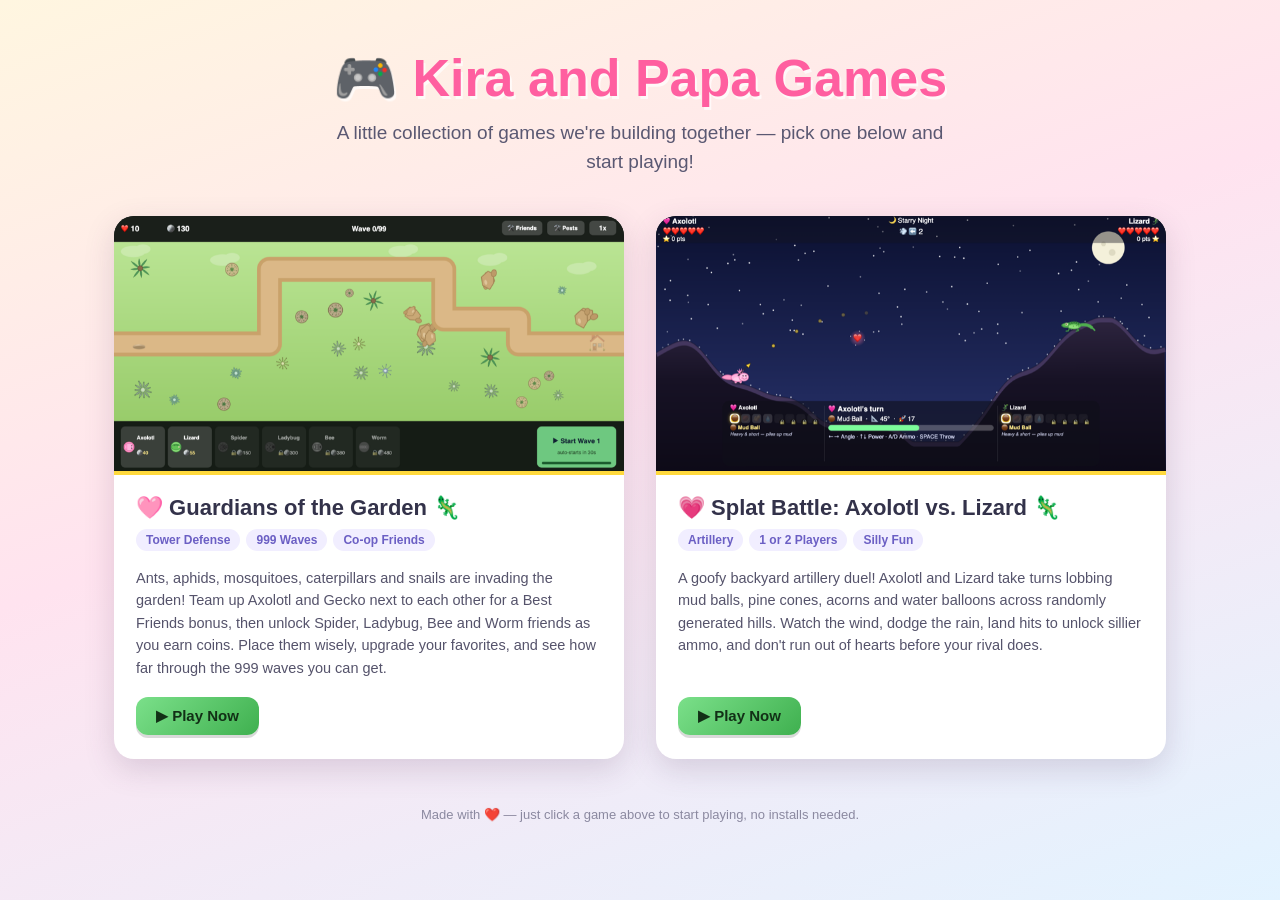
==== index.html @ 56c8b8ce "Minor fixes for Guardians of the Garden" ====
<!DOCTYPE html>
<html lang="en">
<head>
<meta charset="UTF-8">
<meta name="viewport" content="width=device-width, initial-scale=1">
<title>Kira and Papa Games</title>
<style>
  * { box-sizing: border-box; }
  html, body {
    margin: 0;
    padding: 0;
    min-height: 100%;
    font-family: 'Trebuchet MS', 'Comic Sans MS', 'Segoe UI', sans-serif;
    background: linear-gradient(160deg, #fff6e0 0%, #ffe3ef 45%, #e3f3ff 100%);
    color: #33324a;
  }
  .wrap {
    max-width: 1100px;
    margin: 0 auto;
    padding: 48px 24px 64px;
  }
  header {
    text-align: center;
    margin-bottom: 40px;
  }
  header h1 {
    font-size: clamp(32px, 6vw, 52px);
    margin: 0 0 10px;
    color: #ff5fa0;
    text-shadow: 2px 3px 0 rgba(255,255,255,0.7);
  }
  header p {
    font-size: clamp(15px, 2.4vw, 19px);
    color: #5a5872;
    margin: 0 auto;
    max-width: 640px;
    line-height: 1.5;
  }
  .games {
    display: grid;
    grid-template-columns: repeat(auto-fit, minmax(320px, 1fr));
    gap: 32px;
  }
  .card {
    background: #fff;
    border-radius: 20px;
    overflow: hidden;
    box-shadow: 0 10px 30px rgba(90, 60, 100, 0.18);
    display: flex;
    flex-direction: column;
    transition: transform 0.18s ease, box-shadow 0.18s ease;
    text-decoration: none;
    color: inherit;
  }
  .card:hover, .card:focus-visible {
    transform: translateY(-6px);
    box-shadow: 0 16px 36px rgba(90, 60, 100, 0.26);
  }
  .card .thumb {
    width: 100%;
    aspect-ratio: 800 / 406;
    object-fit: cover;
    display: block;
    background: #222;
    border-bottom: 4px solid #ffd93d;
  }
  .card .body {
    padding: 20px 22px 24px;
    display: flex;
    flex-direction: column;
    flex: 1;
  }
  .card h2 {
    margin: 0 0 8px;
    font-size: 22px;
    display: flex;
    align-items: center;
    gap: 8px;
  }
  .card p {
    margin: 0 0 18px;
    font-size: 14.5px;
    line-height: 1.55;
    color: #55536b;
    flex: 1;
  }
  .tags {
    display: flex;
    flex-wrap: wrap;
    gap: 6px;
    margin-bottom: 16px;
  }
  .tags span {
    background: #f1eeff;
    color: #6b5fc4;
    font-size: 12px;
    font-weight: bold;
    padding: 4px 10px;
    border-radius: 999px;
  }
  .play-btn {
    align-self: flex-start;
    background: linear-gradient(135deg, #7be08a, #3fb04f);
    color: #123016;
    font-weight: bold;
    font-size: 15px;
    padding: 10px 20px;
    border-radius: 12px;
    box-shadow: 0 3px 0 rgba(0,0,0,0.15);
  }
  footer {
    text-align: center;
    margin-top: 48px;
    font-size: 13px;
    color: #8b89a0;
  }
</style>
</head>
<body>
<div class="wrap">
  <header>
    <h1>🎮 Kira and Papa Games</h1>
    <p>A little collection of games we're building together — pick one below and start playing!</p>
  </header>

  <div class="games">
    <a class="card" href="guardians-of-the-garden.html">
      <img class="thumb" src="screenshot-guardians-of-the-garden.png" alt="Screenshot of Guardians of the Garden gameplay">
      <div class="body">
        <h2>🩷 Guardians of the Garden 🦎</h2>
        <div class="tags"><span>Tower Defense</span><span>999 Waves</span><span>Co-op Friends</span></div>
        <p>Ants, aphids, mosquitoes, caterpillars and snails are invading the garden! Team up Axolotl and
          Gecko next to each other for a Best Friends bonus, then unlock Spider, Ladybug, Bee and Worm
          friends as you earn coins. Place them wisely, upgrade your favorites, and see how far through
          the 999 waves you can get.</p>
        <span class="play-btn">▶ Play Now</span>
      </div>
    </a>

    <a class="card" href="axolotl-vs-lizard.html">
      <img class="thumb" src="screenshot-axolotl-vs-lizard.png" alt="Screenshot of Splat Battle: Axolotl vs. Lizard gameplay">
      <div class="body">
        <h2>💗 Splat Battle: Axolotl vs. Lizard 🦎</h2>
        <div class="tags"><span>Artillery</span><span>1 or 2 Players</span><span>Silly Fun</span></div>
        <p>A goofy backyard artillery duel! Axolotl and Lizard take turns lobbing mud balls, pine cones,
          acorns and water balloons across randomly generated hills. Watch the wind, dodge the rain, land
          hits to unlock sillier ammo, and don't run out of hearts before your rival does.</p>
        <span class="play-btn">▶ Play Now</span>
      </div>
    </a>
  </div>

  <footer>Made with ❤️ — just click a game above to start playing, no installs needed.</footer>
</div>
</body>
</html>
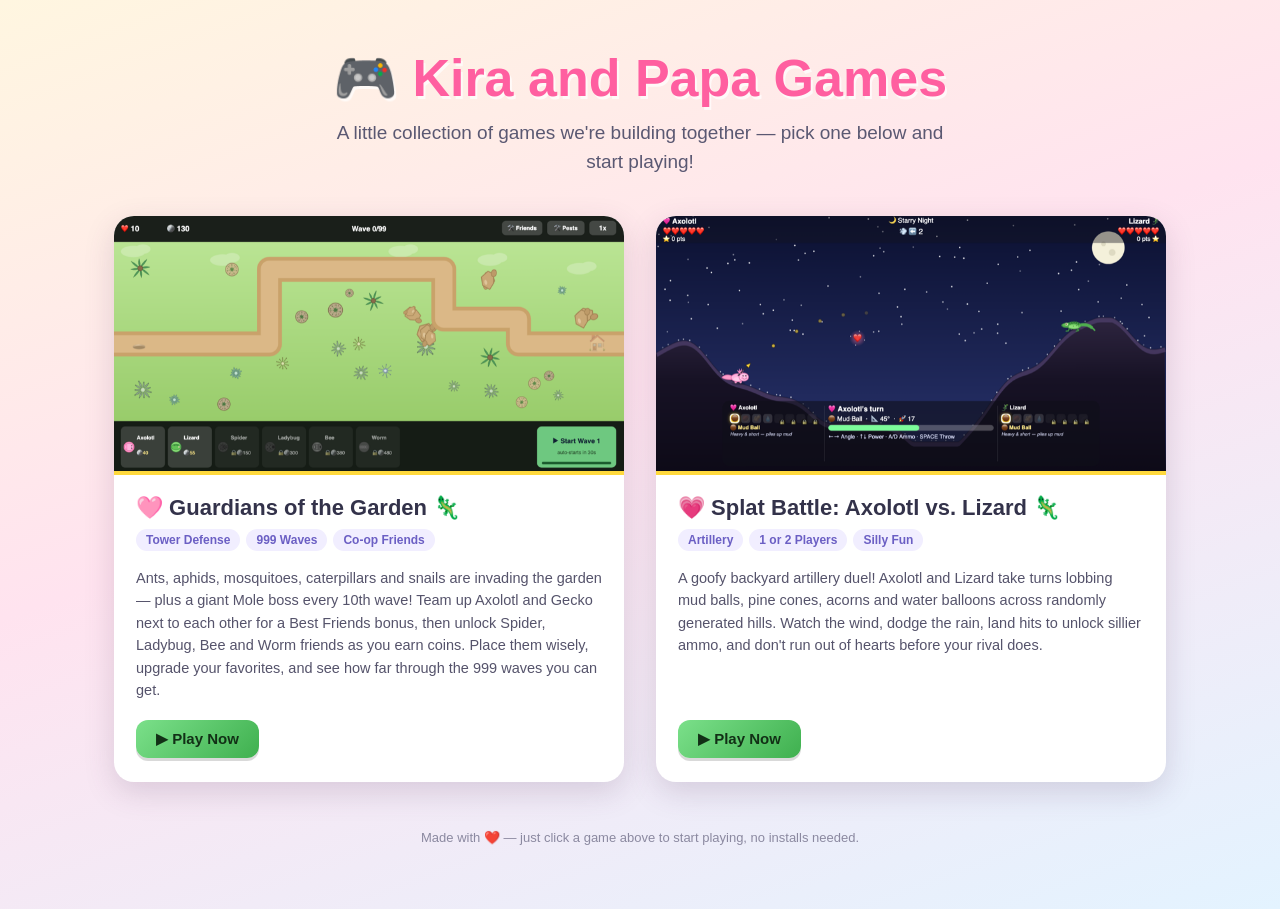
==== commit a2f60867: "Minor fixes for Guardians of the Garden, and Controls for touch device added for axolotls vs lizard" ====
--- a/index.html
+++ b/index.html
@@ -129,10 +129,10 @@
       <div class="body">
         <h2>🩷 Guardians of the Garden 🦎</h2>
         <div class="tags"><span>Tower Defense</span><span>999 Waves</span><span>Co-op Friends</span></div>
-        <p>Ants, aphids, mosquitoes, caterpillars and snails are invading the garden! Team up Axolotl and
-          Gecko next to each other for a Best Friends bonus, then unlock Spider, Ladybug, Bee and Worm
-          friends as you earn coins. Place them wisely, upgrade your favorites, and see how far through
-          the 999 waves you can get.</p>
+        <p>Ants, aphids, mosquitoes, caterpillars and snails are invading the garden — plus a giant Mole
+          boss every 10th wave! Team up Axolotl and Gecko next to each other for a Best Friends bonus,
+          then unlock Spider, Ladybug, Bee and Worm friends as you earn coins. Place them wisely, upgrade
+          your favorites, and see how far through the 999 waves you can get.</p>
         <span class="play-btn">▶ Play Now</span>
       </div>
     </a>
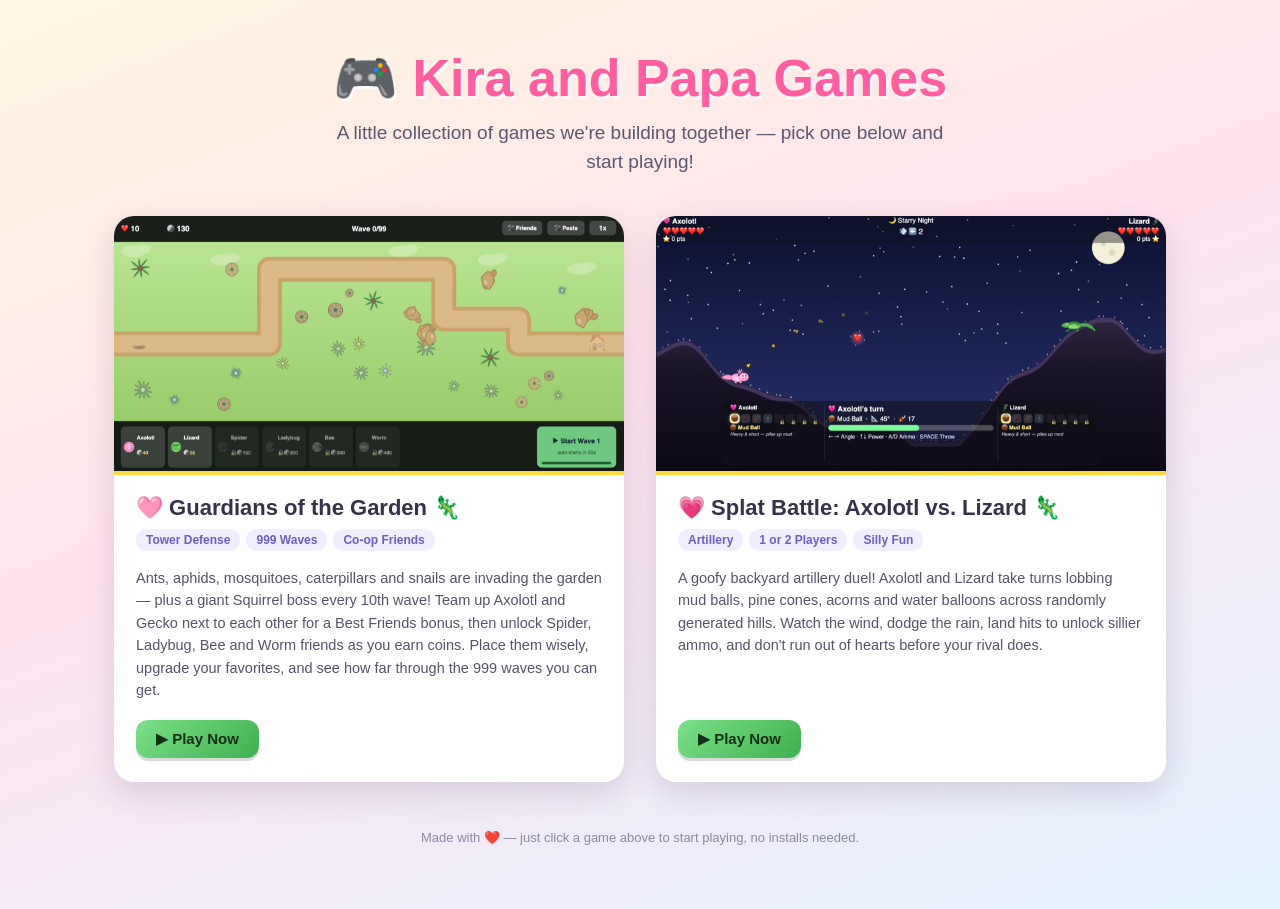
==== commit 8352ced4: "Mole->squirrel, better friends descriptions" ====
--- a/index.html
+++ b/index.html
@@ -129,7 +129,7 @@
       <div class="body">
         <h2>🩷 Guardians of the Garden 🦎</h2>
         <div class="tags"><span>Tower Defense</span><span>999 Waves</span><span>Co-op Friends</span></div>
-        <p>Ants, aphids, mosquitoes, caterpillars and snails are invading the garden — plus a giant Mole
+        <p>Ants, aphids, mosquitoes, caterpillars and snails are invading the garden — plus a giant Squirrel
           boss every 10th wave! Team up Axolotl and Gecko next to each other for a Best Friends bonus,
           then unlock Spider, Ladybug, Bee and Worm friends as you earn coins. Place them wisely, upgrade
           your favorites, and see how far through the 999 waves you can get.</p>
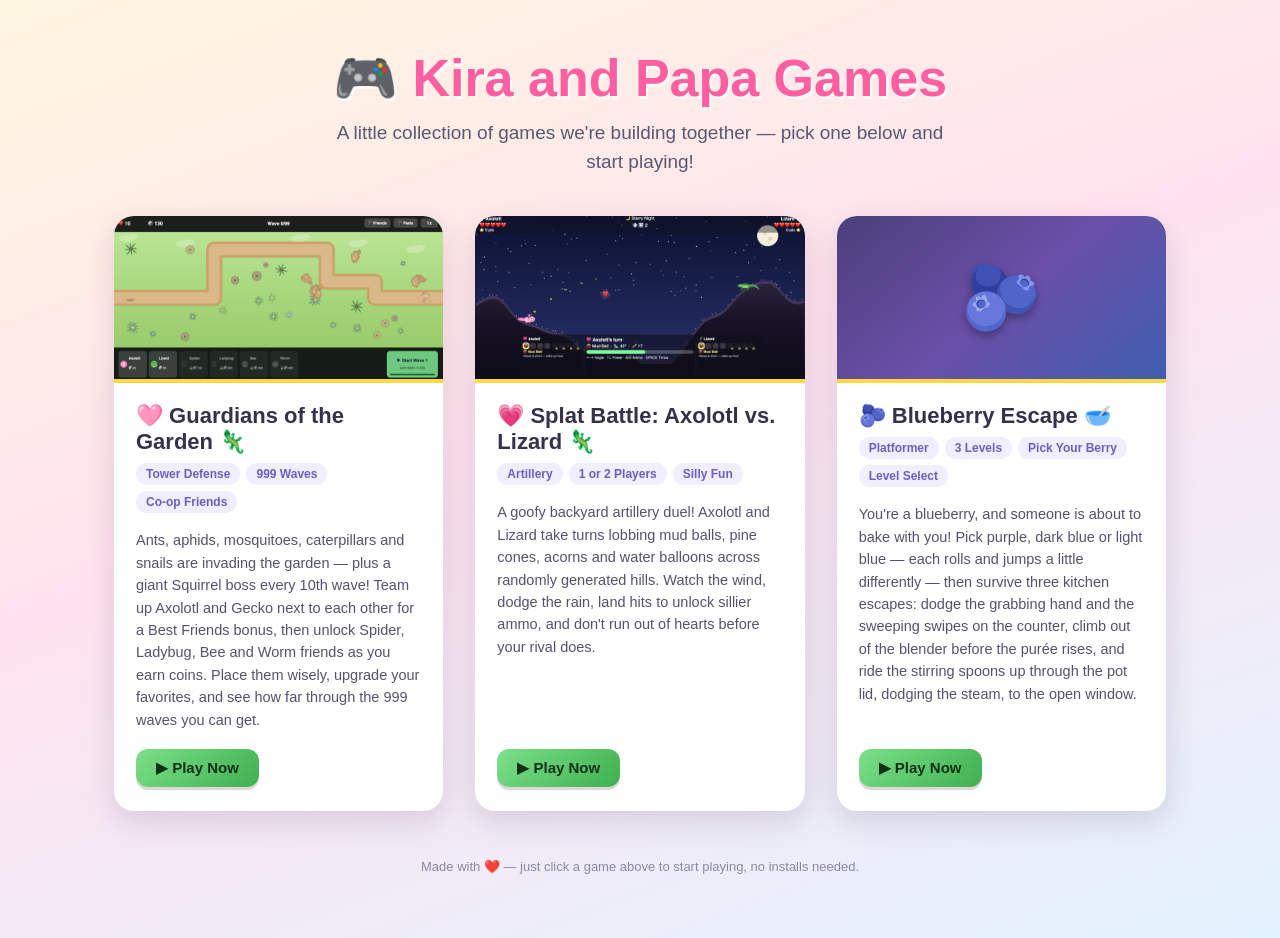
==== commit e33693be: "Adding Blueberry Escape game" ====
--- a/index.html
+++ b/index.html
@@ -63,6 +63,15 @@
     display: block;
     background: #222;
     border-bottom: 4px solid #ffd93d;
+  }
+  /* Stand-in for games that don't have a screenshot captured yet. */
+  .card .thumb.placeholder {
+    display: flex;
+    align-items: center;
+    justify-content: center;
+    font-size: 64px;
+    background: linear-gradient(140deg, #4a3f7a 0%, #6b4fa8 50%, #3f5fb0 100%);
+    text-shadow: 0 4px 10px rgba(0,0,0,0.35);
   }
   .card .body {
     padding: 20px 22px 24px;
@@ -148,6 +157,20 @@
         <span class="play-btn">▶ Play Now</span>
       </div>
     </a>
+
+    <a class="card" href="blueberry-escape.html">
+      <div class="thumb placeholder" role="img" aria-label="Blueberry Escape">🫐</div>
+      <div class="body">
+        <h2>🫐 Blueberry Escape 🥣</h2>
+        <div class="tags"><span>Platformer</span><span>3 Levels</span><span>Pick Your Berry</span><span>Level Select</span></div>
+        <p>You're a blueberry, and someone is about to bake with you! Pick purple, dark blue or light
+          blue — each rolls and jumps a little differently — then survive three kitchen escapes: dodge
+          the grabbing hand and the sweeping swipes on the counter, climb out of the blender before the
+          purée rises, and ride the stirring spoons up through the pot lid, dodging the steam, to the
+          open window.</p>
+        <span class="play-btn">▶ Play Now</span>
+      </div>
+    </a>
   </div>
 
   <footer>Made with ❤️ — just click a game above to start playing, no installs needed.</footer>
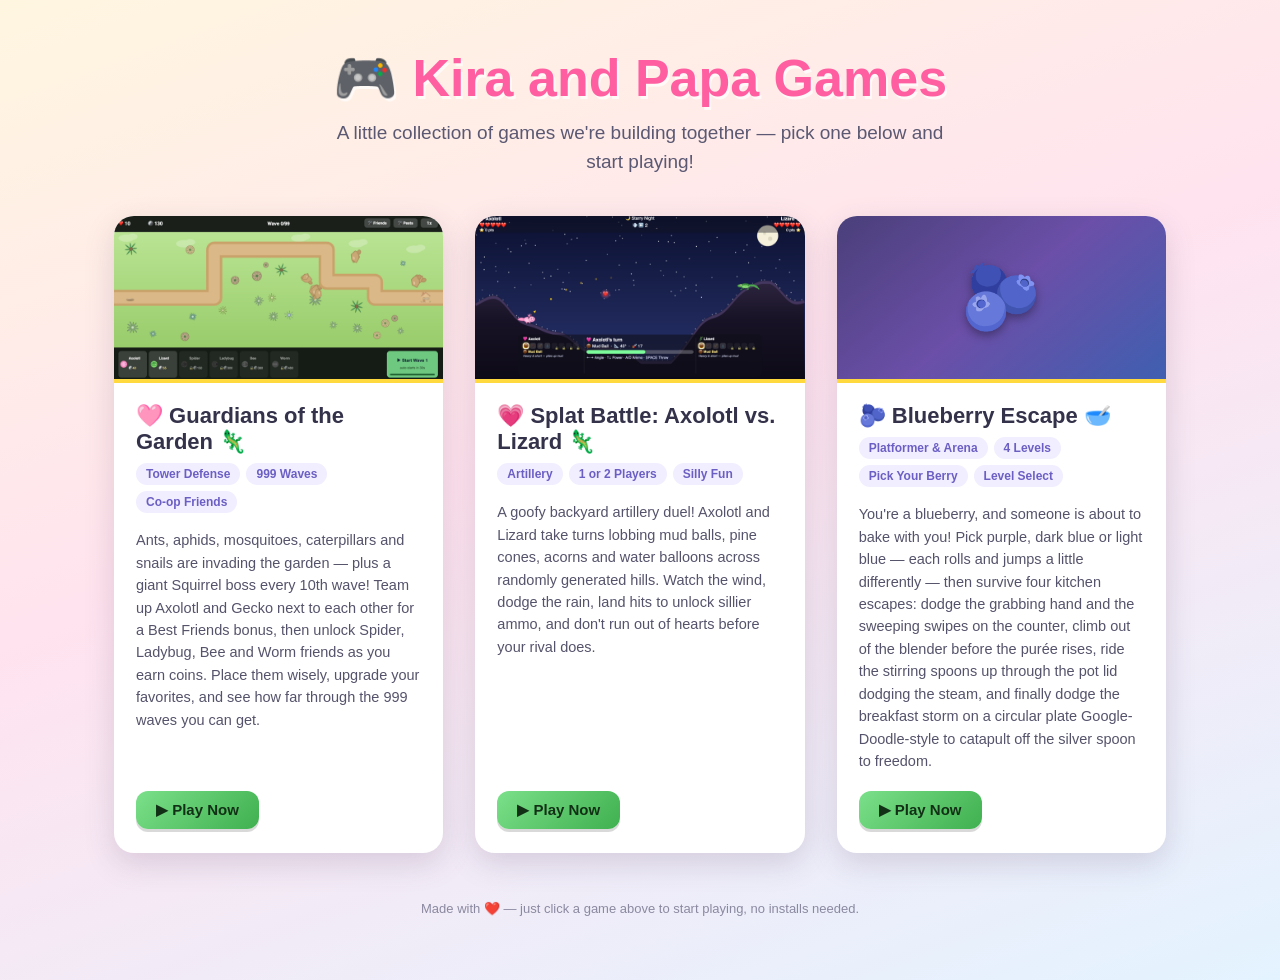
==== commit c0477d2d: "Modifying level 4 for blueberry escape - adding plate" ====
--- a/index.html
+++ b/index.html
@@ -162,12 +162,12 @@
       <div class="thumb placeholder" role="img" aria-label="Blueberry Escape">🫐</div>
       <div class="body">
         <h2>🫐 Blueberry Escape 🥣</h2>
-        <div class="tags"><span>Platformer</span><span>3 Levels</span><span>Pick Your Berry</span><span>Level Select</span></div>
+        <div class="tags"><span>Platformer & Arena</span><span>4 Levels</span><span>Pick Your Berry</span><span>Level Select</span></div>
         <p>You're a blueberry, and someone is about to bake with you! Pick purple, dark blue or light
-          blue — each rolls and jumps a little differently — then survive three kitchen escapes: dodge
+          blue — each rolls and jumps a little differently — then survive four kitchen escapes: dodge
           the grabbing hand and the sweeping swipes on the counter, climb out of the blender before the
-          purée rises, and ride the stirring spoons up through the pot lid, dodging the steam, to the
-          open window.</p>
+          purée rises, ride the stirring spoons up through the pot lid dodging the steam, and finally
+          dodge the breakfast storm on a circular plate Google-Doodle-style to catapult off the silver spoon to freedom.</p>
         <span class="play-btn">▶ Play Now</span>
       </div>
     </a>
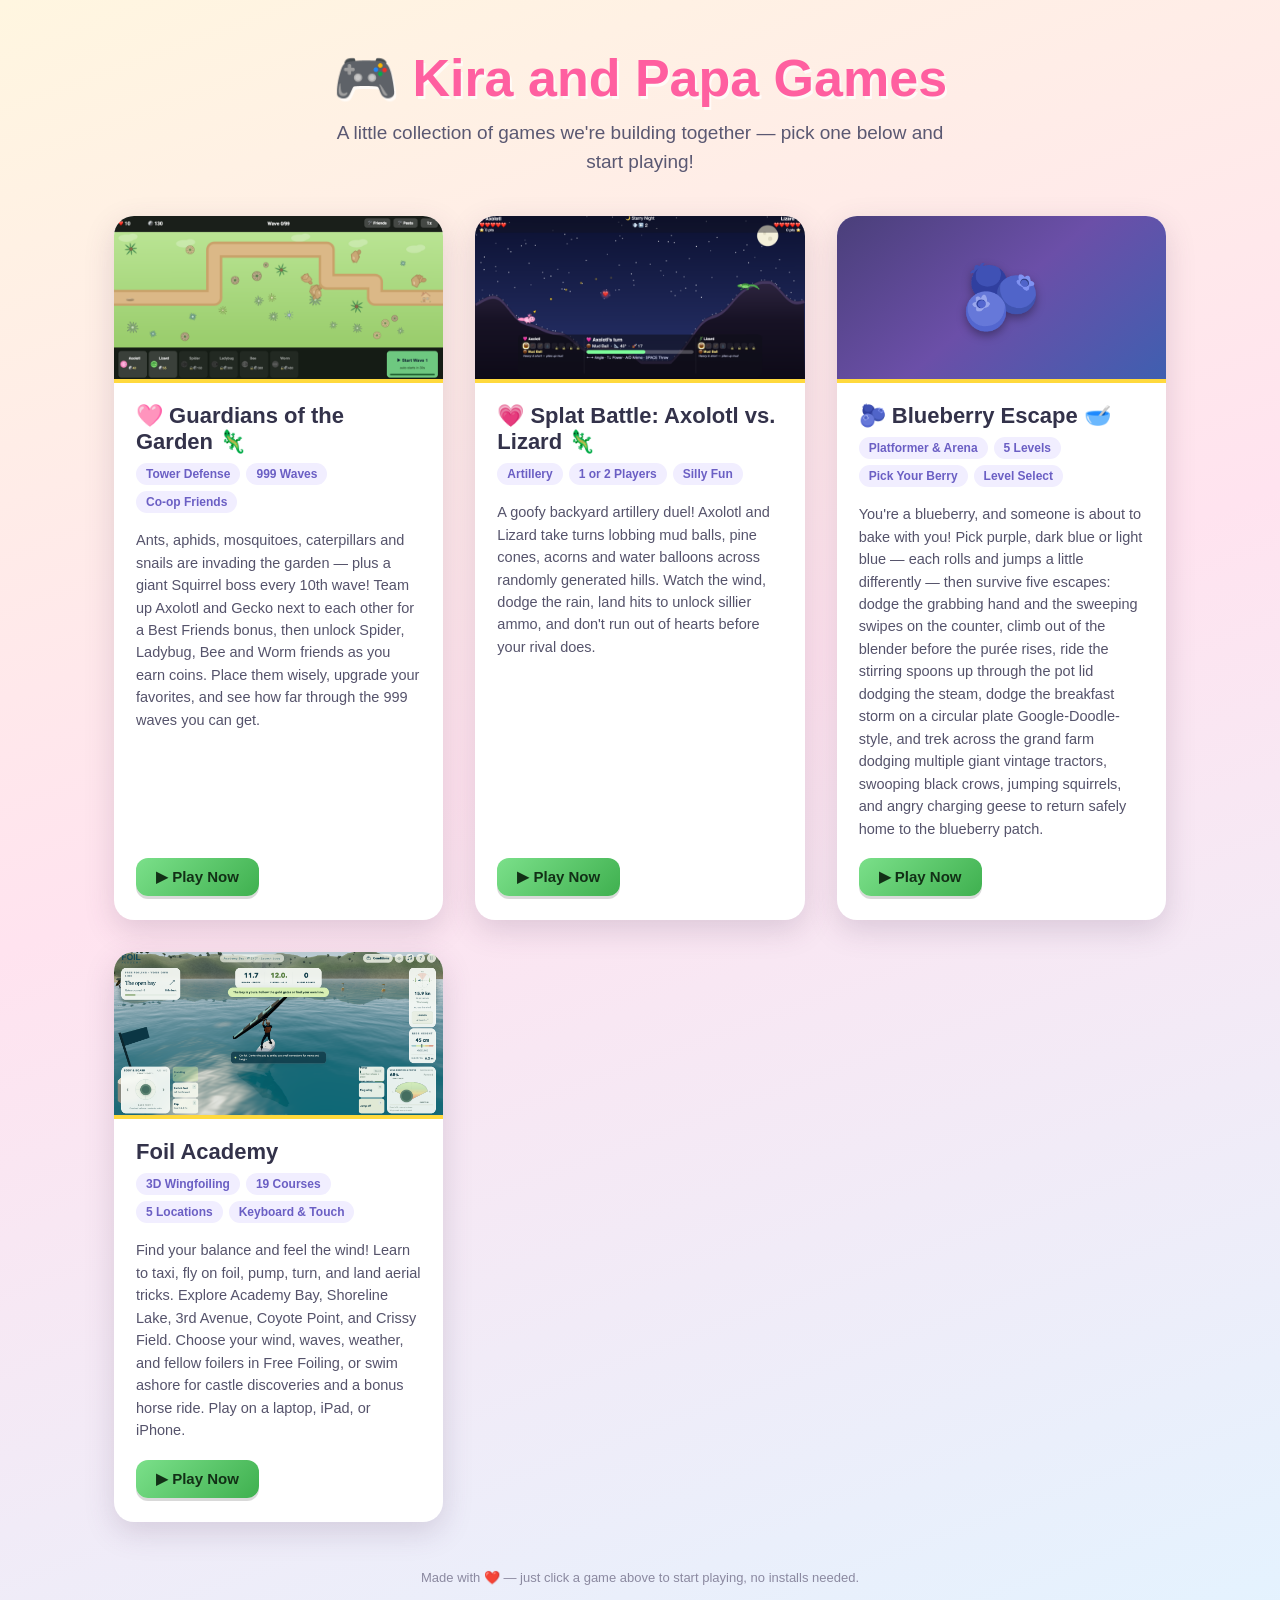
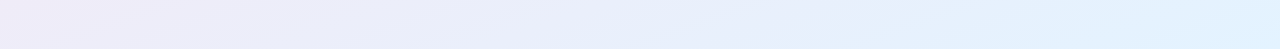
==== commit 12427a65: "Initial version of Foil Academy" ====
--- a/index.html
+++ b/index.html
@@ -162,12 +162,25 @@
       <div class="thumb placeholder" role="img" aria-label="Blueberry Escape">🫐</div>
       <div class="body">
         <h2>🫐 Blueberry Escape 🥣</h2>
-        <div class="tags"><span>Platformer & Arena</span><span>4 Levels</span><span>Pick Your Berry</span><span>Level Select</span></div>
+        <div class="tags"><span>Platformer & Arena</span><span>5 Levels</span><span>Pick Your Berry</span><span>Level Select</span></div>
         <p>You're a blueberry, and someone is about to bake with you! Pick purple, dark blue or light
-          blue — each rolls and jumps a little differently — then survive four kitchen escapes: dodge
+          blue — each rolls and jumps a little differently — then survive five escapes: dodge
           the grabbing hand and the sweeping swipes on the counter, climb out of the blender before the
-          purée rises, ride the stirring spoons up through the pot lid dodging the steam, and finally
-          dodge the breakfast storm on a circular plate Google-Doodle-style to catapult off the silver spoon to freedom.</p>
+          purée rises, ride the stirring spoons up through the pot lid dodging the steam, dodge the breakfast storm
+          on a circular plate Google-Doodle-style, and trek across the grand farm dodging multiple giant vintage tractors,
+          swooping black crows, jumping squirrels, and angry charging geese to return safely home to the blueberry patch.</p>
+        <span class="play-btn">▶ Play Now</span>
+      </div>
+    </a>
+    <a class="card" href="foil-academy.html">
+      <img class="thumb" src="screenshot-foil-academy.png" alt="Foil Academy gameplay: a rider holding a wing and flying on a hydrofoil board">
+      <div class="body">
+        <h2>Foil Academy</h2>
+        <div class="tags"><span>3D Wingfoiling</span><span>19 Courses</span><span>5 Locations</span><span>Keyboard &amp; Touch</span></div>
+        <p>Find your balance and feel the wind! Learn to taxi, fly on foil, pump, turn, and land aerial tricks.
+          Explore Academy Bay, Shoreline Lake, 3rd Avenue, Coyote Point, and Crissy Field. Choose your wind,
+          waves, weather, and fellow foilers in Free Foiling, or swim ashore for castle discoveries and a
+          bonus horse ride. Play on a laptop, iPad, or iPhone.</p>
         <span class="play-btn">▶ Play Now</span>
       </div>
     </a>
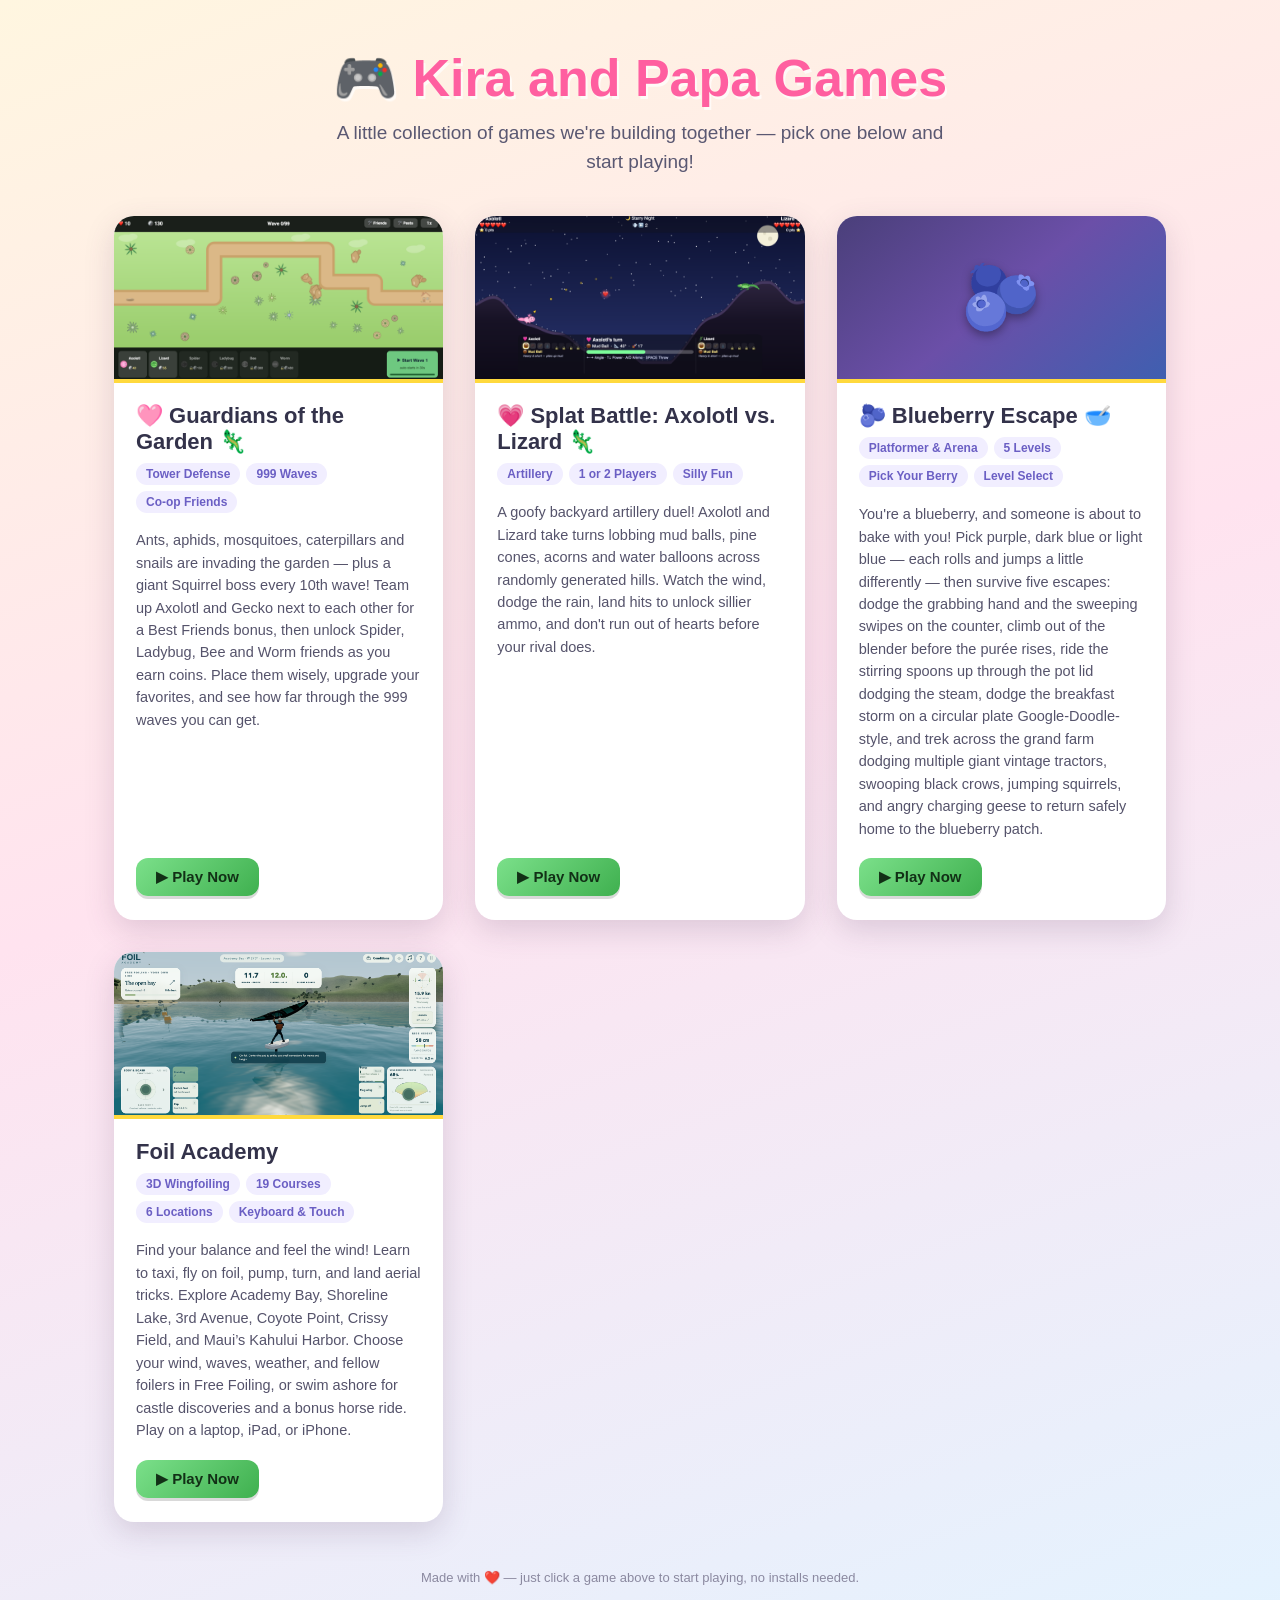
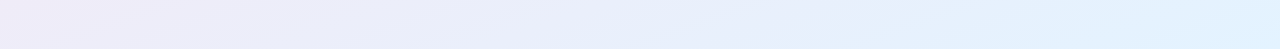
==== commit 419861da: "Foil Academy patches" ====
--- a/index.html
+++ b/index.html
@@ -176,9 +176,9 @@
       <img class="thumb" src="screenshot-foil-academy.png" alt="Foil Academy gameplay: a rider holding a wing and flying on a hydrofoil board">
       <div class="body">
         <h2>Foil Academy</h2>
-        <div class="tags"><span>3D Wingfoiling</span><span>19 Courses</span><span>5 Locations</span><span>Keyboard &amp; Touch</span></div>
+        <div class="tags"><span>3D Wingfoiling</span><span>19 Courses</span><span>6 Locations</span><span>Keyboard &amp; Touch</span></div>
         <p>Find your balance and feel the wind! Learn to taxi, fly on foil, pump, turn, and land aerial tricks.
-          Explore Academy Bay, Shoreline Lake, 3rd Avenue, Coyote Point, and Crissy Field. Choose your wind,
+          Explore Academy Bay, Shoreline Lake, 3rd Avenue, Coyote Point, Crissy Field, and Maui’s Kahului Harbor. Choose your wind,
           waves, weather, and fellow foilers in Free Foiling, or swim ashore for castle discoveries and a
           bonus horse ride. Play on a laptop, iPad, or iPhone.</p>
         <span class="play-btn">▶ Play Now</span>
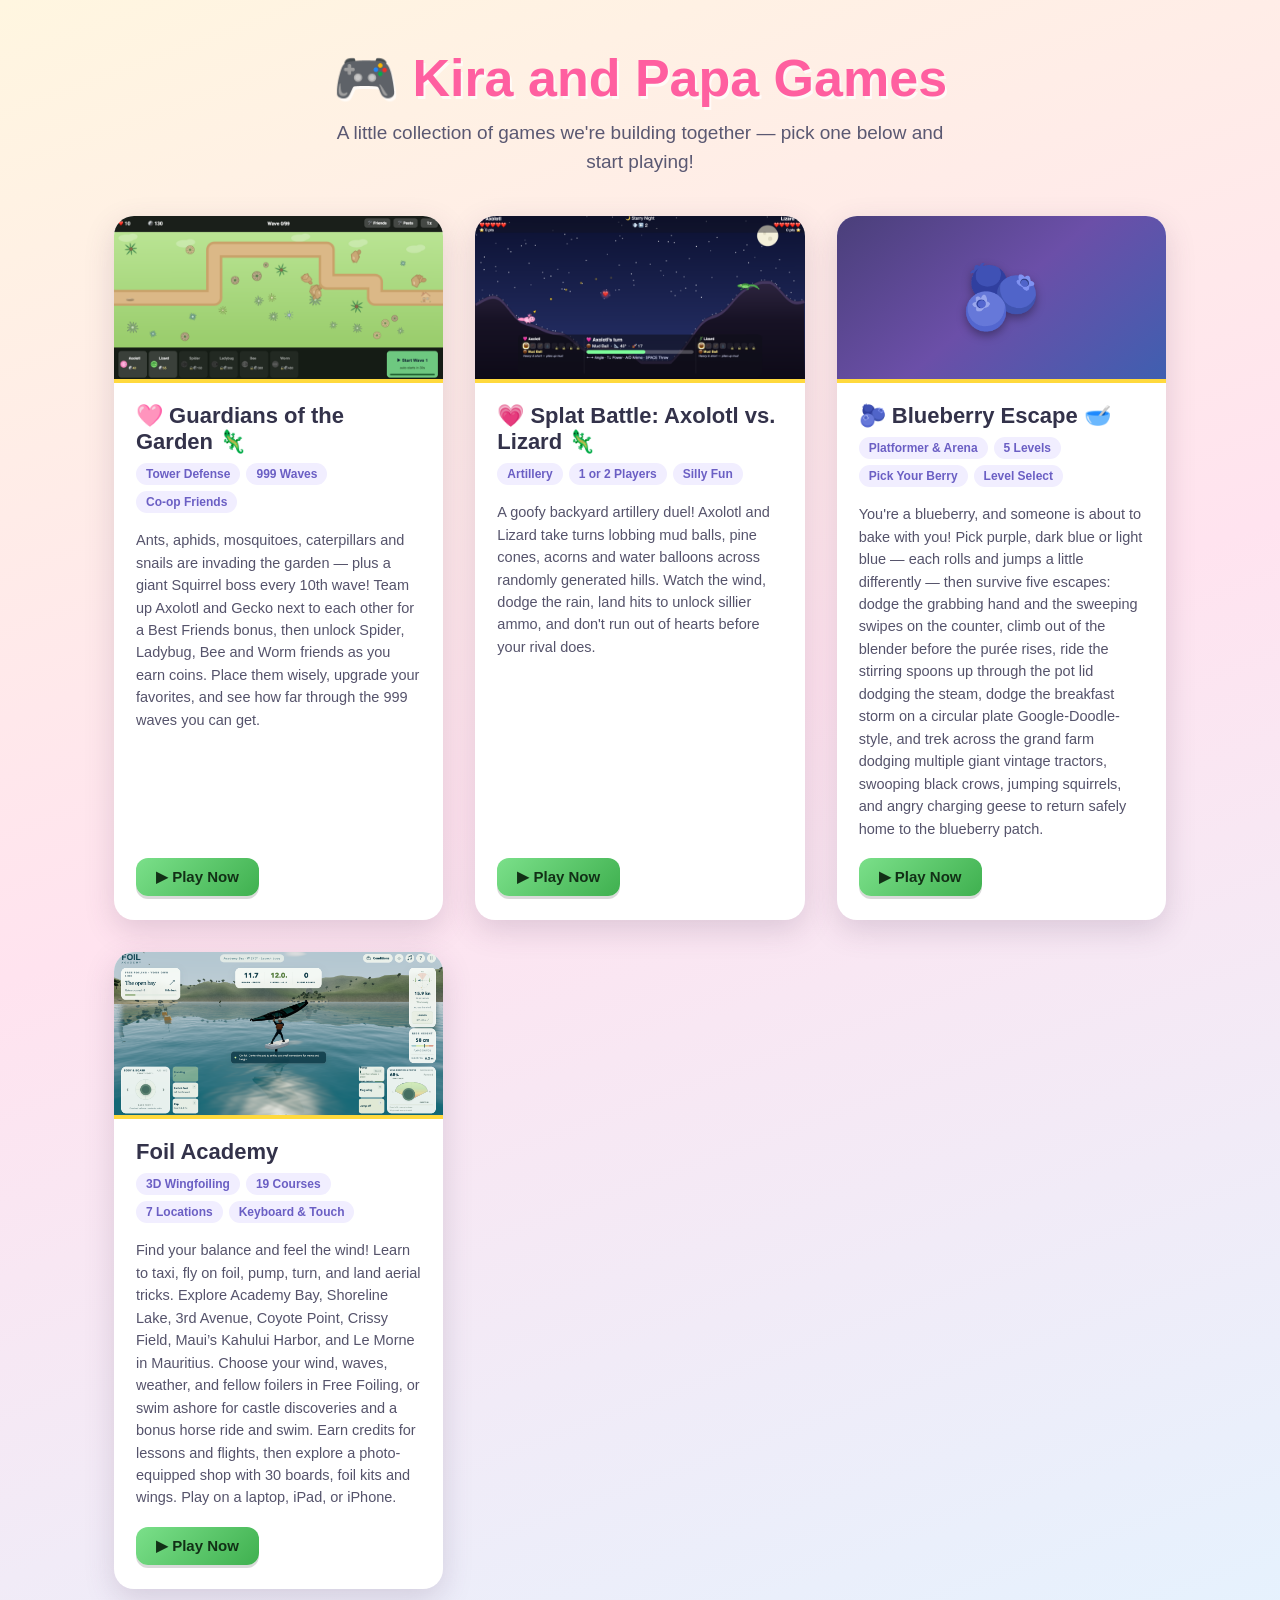
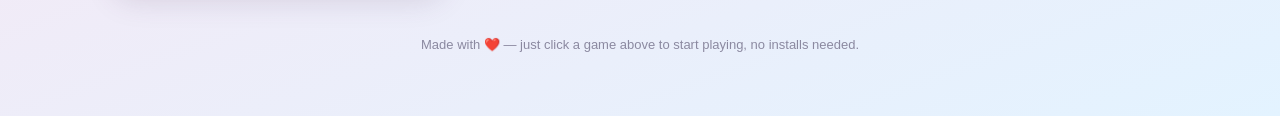
==== commit 417caa3b: "Adding LeMorne; equipment; horse speed" ====
--- a/index.html
+++ b/index.html
@@ -176,11 +176,11 @@
       <img class="thumb" src="screenshot-foil-academy.png" alt="Foil Academy gameplay: a rider holding a wing and flying on a hydrofoil board">
       <div class="body">
         <h2>Foil Academy</h2>
-        <div class="tags"><span>3D Wingfoiling</span><span>19 Courses</span><span>6 Locations</span><span>Keyboard &amp; Touch</span></div>
+        <div class="tags"><span>3D Wingfoiling</span><span>19 Courses</span><span>7 Locations</span><span>Keyboard &amp; Touch</span></div>
         <p>Find your balance and feel the wind! Learn to taxi, fly on foil, pump, turn, and land aerial tricks.
-          Explore Academy Bay, Shoreline Lake, 3rd Avenue, Coyote Point, Crissy Field, and Maui’s Kahului Harbor. Choose your wind,
+          Explore Academy Bay, Shoreline Lake, 3rd Avenue, Coyote Point, Crissy Field, Maui’s Kahului Harbor, and Le Morne in Mauritius. Choose your wind,
           waves, weather, and fellow foilers in Free Foiling, or swim ashore for castle discoveries and a
-          bonus horse ride. Play on a laptop, iPad, or iPhone.</p>
+          bonus horse ride and swim. Earn credits for lessons and flights, then explore a photo-equipped shop with 30 boards, foil kits and wings. Play on a laptop, iPad, or iPhone.</p>
         <span class="play-btn">▶ Play Now</span>
       </div>
     </a>
